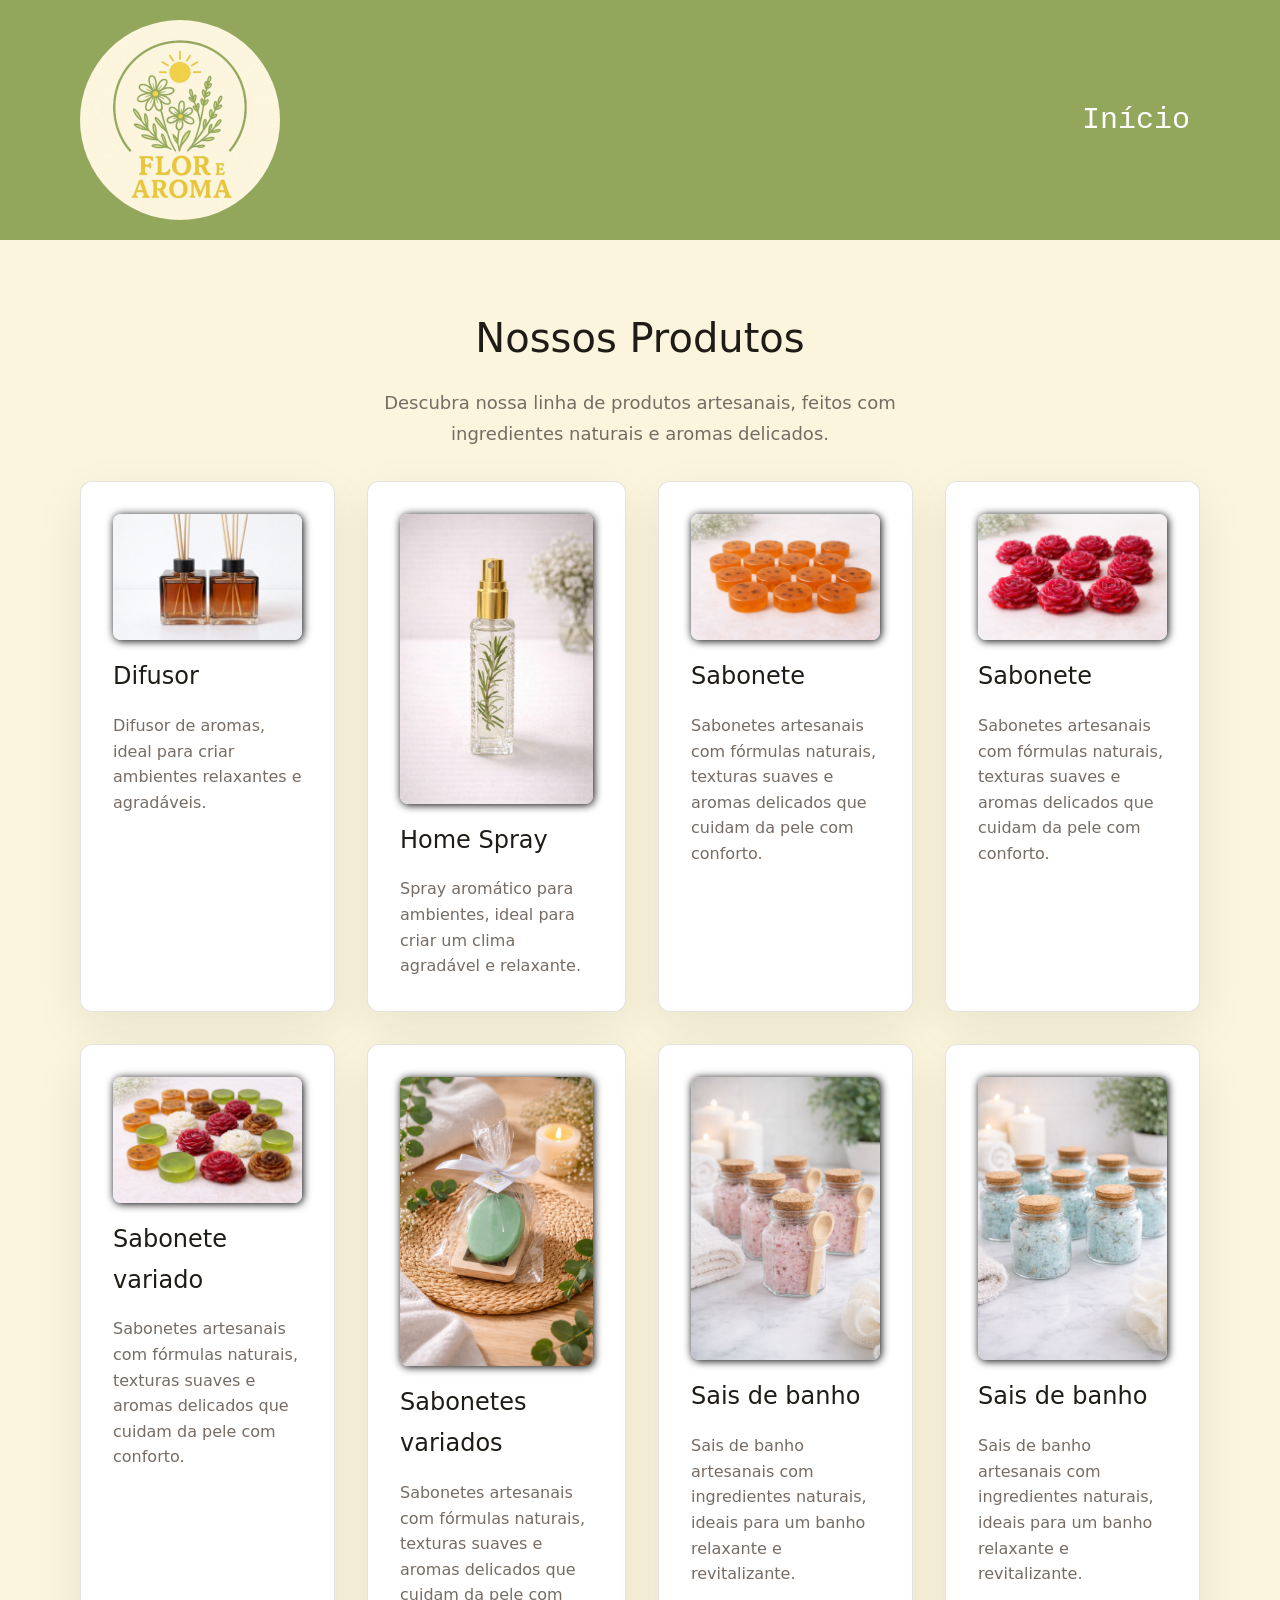
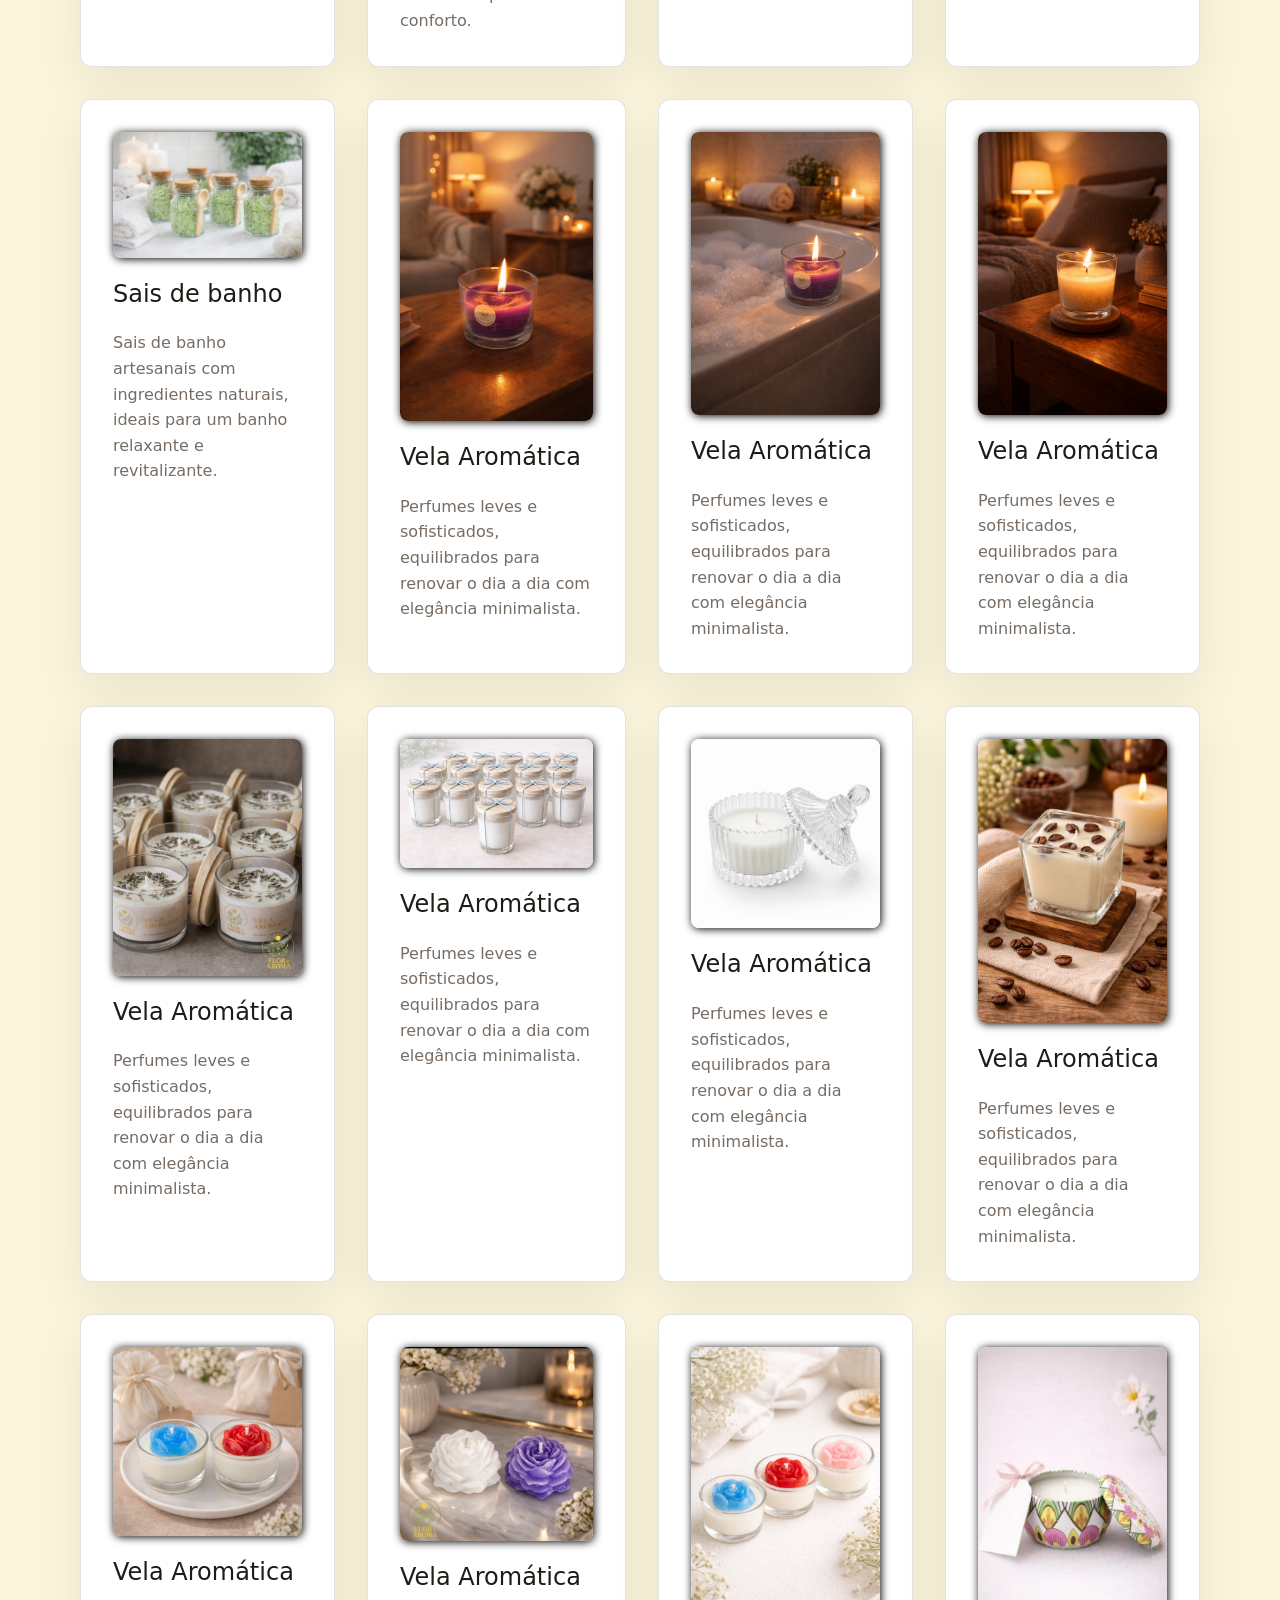
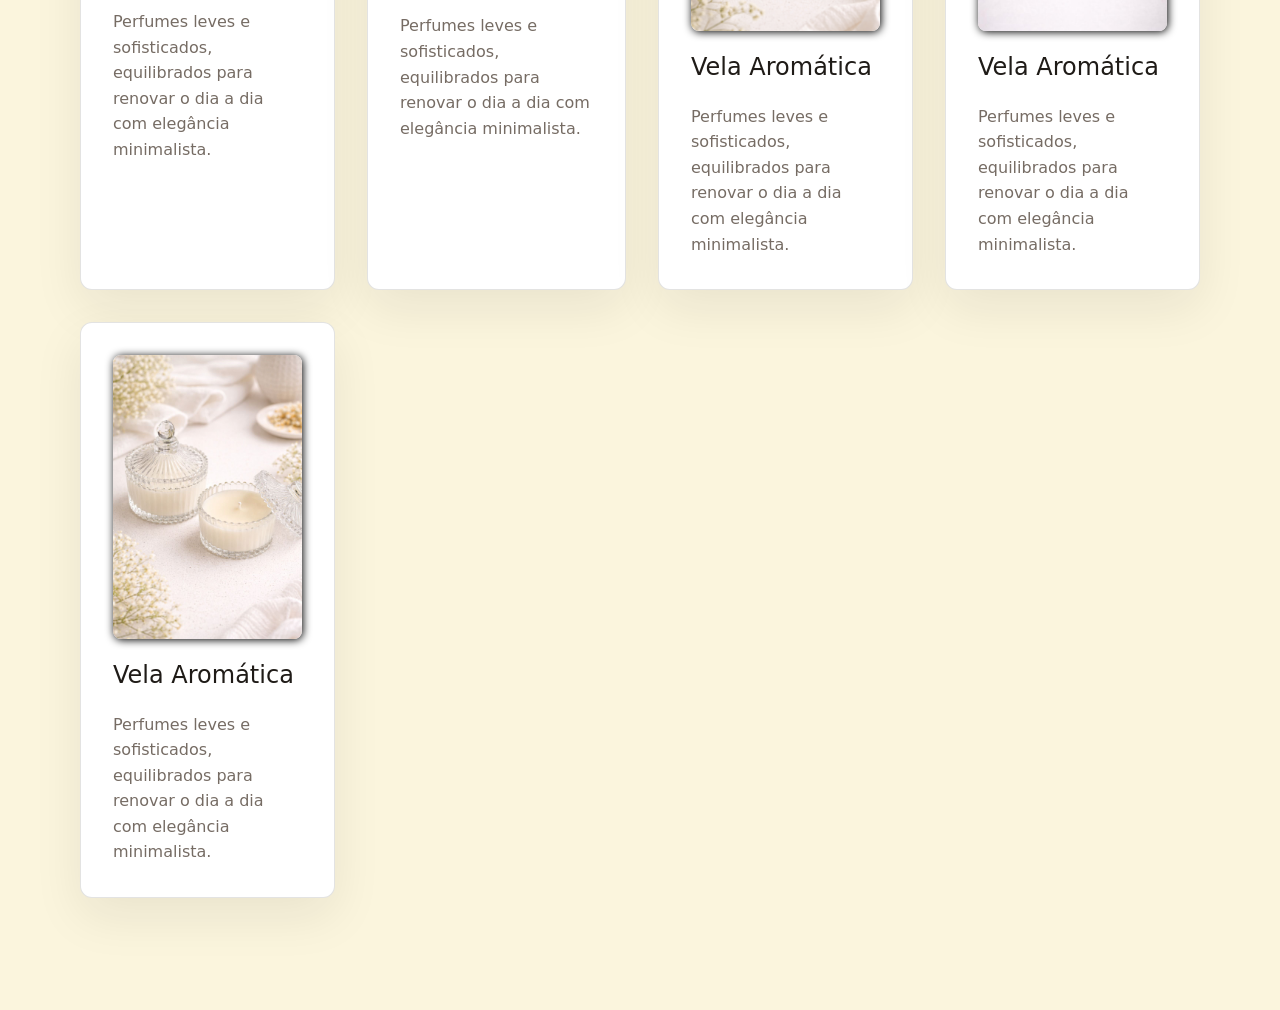
==== html/produtos.html @ 6e363f1d "configurações do site" ====
<!DOCTYPE html>
<html lang="pt-br">
<head>
    <meta charset="UTF-8">
    <meta name="viewport" content="width=device-width, initial-scale=1.0">
    <title>Produtos - Flor e Aroma</title>
    <link rel="stylesheet" href="../css/produtos.css">
</head>
<body>
    <header class="page-header">
        <div class="container header-container">
            <h1><img class="logo" src="../assets/imgusadas/logo.jpeg" alt="logo Flor e Aroma"></h1>
            <nav class="nav-main">
                <ul class="menu-list">
                    <li><a class="menu-link" href="../index.html">Início</a></li>
                </ul>
            </nav>
        </div>
    </header>

    <main class="container main-content">
        <section class="section">
            <h2 class="section-title">Nossos Produtos</h2>
            <p class="section-text">Descubra nossa linha de produtos artesanais, feitos com ingredientes naturais e aromas delicados.</p>
            <div class="product-cards">
                <article class="card">
                    <img src="/assets/imgusadas/1-difusor.png" alt="Difusor" class="card-image">
                    <h3 class="card-title">Difusor</h3>
                    <p class="card-text">Difusor de aromas, ideal para criar ambientes relaxantes e agradáveis.</p>
                </article>
                <article class="card">
                    <img src="/assets/imgusadas/2-home-spray.png" alt="Home Spray" class="card-image">
                    <h3 class="card-title">Home Spray</h3>
                    <p class="card-text">Spray aromático para ambientes, ideal para criar um clima agradável e relaxante.</p>
                </article>
                <article class="card">
                    <img src="/assets/imgusadas/3-sabonete-laranja.png" alt="Sabonete" class="card-image">
                    <h3 class="card-title">Sabonete</h3>
                    <p class="card-text">Sabonetes artesanais com fórmulas naturais, texturas suaves e aromas delicados que cuidam da pele com conforto.</p>
                </article>
                <article class="card">
                    <img src="/assets/imgusadas/4-sabonete-vermelho.png" alt="Sabonete" class="card-image">
                    <h3 class="card-title">Sabonete</h3>
                    <p class="card-text">Sabonetes artesanais com fórmulas naturais, texturas suaves e aromas delicados que cuidam da pele com conforto.</p>
                </article>
                <article class="card">
                    <img src="/assets/imgusadas/5-sabonete-variado.png" alt="Sabonete variado" class="card-image">
                    <h3 class="card-title">Sabonete variado</h3>
                    <p class="card-text">Sabonetes artesanais com fórmulas naturais, texturas suaves e aromas delicados que cuidam da pele com conforto.</p>
                </article>
                <article class="card">
                    <img src="/assets/imgusadas/6-sabonete-saquinho.png" alt="Sabonetes variados" class="card-image">
                    <h3 class="card-title">Sabonetes variados</h3>
                    <p class="card-text">Sabonetes artesanais com fórmulas naturais, texturas suaves e aromas delicados que cuidam da pele com conforto.</p>
                </article>
                <article class="card">
                    <img src="/assets/imgusadas/7-sais-banho-rosa.png" alt="Sais de banho" class="card-image">
                    <h3 class="card-title">Sais de banho</h3>
                    <p class="card-text">Sais de banho artesanais com ingredientes naturais, ideais para um banho relaxante e revitalizante.</p>
                </article>
                <article class="card">
                    <img src="/assets/imgusadas/8-sais-banho-azul.png" alt="Sais de banho" class="card-image">
                    <h3 class="card-title">Sais de banho</h3>
                    <p class="card-text">Sais de banho artesanais com ingredientes naturais, ideais para um banho relaxante e revitalizante.</p>
                </article>
                <article class="card">
                    <img src="/assets/imgusadas/9-sais-banho-verde.png" alt="Sais de banho" class="card-image">
                    <h3 class="card-title">Sais de banho</h3>
                    <p class="card-text">Sais de banho artesanais com ingredientes naturais, ideais para um banho relaxante e revitalizante.</p>
                </article>
                <article class="card">
                    <img src="/assets/imgusadas/10-vela-quarto.png" alt="Vela Aromática" class="card-image">
                    <h3 class="card-title">Vela Aromática</h3>
                    <p class="card-text">Perfumes leves e sofisticados, equilibrados para renovar o dia a dia com elegância minimalista.</p>
                </article>
                <article class="card">
                    <img src="/assets/imgusadas/11-vela-banheira.png" alt="Vela Aromática" class="card-image">
                    <h3 class="card-title">Vela Aromática</h3>
                    <p class="card-text">Perfumes leves e sofisticados, equilibrados para renovar o dia a dia com elegância minimalista.</p>
                </article>
                <article class="card">
                    <img src="/assets/imgusadas/12-vela-quarto-branca.png" alt="Vela Aromática" class="card-image">
                    <h3 class="card-title">Vela Aromática</h3>
                    <p class="card-text">Perfumes leves e sofisticados, equilibrados para renovar o dia a dia com elegância minimalista.</p>
                </article>
                <article class="card">
                    <img src="/assets/imgusadas/13-velas-brancas.jpeg" alt="Vela Aromática" class="card-image">
                    <h3 class="card-title">Vela Aromática</h3>
                    <p class="card-text">Perfumes leves e sofisticados, equilibrados para renovar o dia a dia com elegância minimalista.</p>
                </article>
                <article class="card">
                    <img src="/assets/imgusadas/14-vela-70.png" alt="Vela Aromática" class="card-image">
                    <h3 class="card-title">Vela Aromática</h3>
                    <p class="card-text">Perfumes leves e sofisticados, equilibrados para renovar o dia a dia com elegância minimalista.</p>
                </article>
                <article class="card">
                    <img src="/assets/imgusadas/15-vela-branca-vidro.png" alt="Vela Aromática" class="card-image">
                    <h3 class="card-title">Vela Aromática</h3>
                    <p class="card-text">Perfumes leves e sofisticados, equilibrados para renovar o dia a dia com elegância minimalista.</p>
                </article>
                <article class="card">
                    <img src="/assets/imgusadas/16-vela-cafe.png" alt="Vela Aromática" class="card-image">
                    <h3 class="card-title">Vela Aromática</h3>
                    <p class="card-text">Perfumes leves e sofisticados, equilibrados para renovar o dia a dia com elegância minimalista.</p>
                </article>
                <article class="card">
                    <img src="/assets/imgusadas/17-vela-azul-vermelha.png" alt="Vela Aromática" class="card-image">
                    <h3 class="card-title">Vela Aromática</h3>
                    <p class="card-text">Perfumes leves e sofisticados, equilibrados para renovar o dia a dia com elegância minimalista.</p>
                </article>
                <article class="card">
                    <img src="/assets/imgusadas/18-vela-roxa-branca.jpeg" alt="Vela Aromática" class="card-image">
                    <h3 class="card-title">Vela Aromática</h3>
                    <p class="card-text">Perfumes leves e sofisticados, equilibrados para renovar o dia a dia com elegância minimalista.</p>
                </article>
                <article class="card">
                    <img src="/assets/imgusadas/19-rosas-trio.png" alt="Vela Aromática" class="card-image">
                    <h3 class="card-title">Vela Aromática</h3>
                    <p class="card-text">Perfumes leves e sofisticados, equilibrados para renovar o dia a dia com elegância minimalista.</p>
                </article>
                <article class="card">
                    <img src="/assets/imgusadas/20-vela-so.jpeg" alt="Vela Aromática" class="card-image">
                    <h3 class="card-title">Vela Aromática</h3>
                    <p class="card-text">Perfumes leves e sofisticados, equilibrados para renovar o dia a dia com elegância minimalista.</p>
                </article>
                <article class="card">
                    <img src="/assets/imgusadas/21-vela-vidro2.jpeg" alt="Vela Aromática" class="card-image">
                    <h3 class="card-title">Vela Aromática</h3>
                    <p class="card-text">Perfumes leves e sofisticados, equilibrados para renovar o dia a dia com elegância minimalista.</p>
                </article>
            </div>
        </section>
    </main>
</body>
</html>
---- css/produtos.css ----
@charset "UTF-8";

* {
    box-sizing: border-box;
    margin: 0px;
    padding: 0px;
}

body {
    margin: 0;
    min-height: 100vh;
    background-color: #fbf5dd;
    color: #1f1b17;
    line-height: 1.7;
    font-family: Inter, system-ui, -apple-system, BlinkMacSystemFont, "Segoe UI", sans-serif;
}

img {
    display: block;
    width: 350px;
    height: auto;
    border-radius: 30px;
    box-shadow: 1px 1px 8px black;
}

.container {
    width: min(1120px, calc(100% - 2rem));
    margin: 0 auto;
}

.container h1 img {
    border-radius: 50%;
    box-shadow: none;
    width: 200px;
    height: auto;
}

.page-header {
    padding: 20px;
    background: #92A65C;
}

.header-container {
    display: flex;
    align-items: center;
    justify-content: space-between;
    gap: 70px;
}

.nav-main {
    display: flex;
}

.menu-list {
    display: flex;
    gap: 20px;
    list-style: none;
}

.menu-link {
    color: white;
    text-decoration: none;
    font-size: 30px;
    font-family: 'Courier New', Courier, monospace;
    padding: 5px 10px;
    border-radius: 20px;
    cursor: pointer;
}

.menu-link:hover,
.menu-link:focus-visible {
    color: #475f39;
    background-color: #fbf5dd;
    padding: 5px 10px;
    transition: .8s;
}

.main-content {
    padding: 4rem 0;
}

.section {
    margin-bottom: 3rem;
}

.section-title {
    font-size: 2.5rem;
    font-weight: 300;
    color: #1f1b17;
    margin-bottom: 1rem;
    text-align: center;
}

.section-text {
    font-size: 1.125rem;
    color: #766c64;
    margin-bottom: 2rem;
    text-align: center;
    max-width: 600px;
    margin-left: auto;
    margin-right: auto;
}

.product-cards {
    display: grid;
    grid-template-columns: auto auto auto auto;
    gap: 2rem;
    margin-top: 2rem;
}

.card {
    background: #ffffff;
    border: 1px solid rgba(31,27,23,.12);
    border-radius: 12px;
    padding: 2rem;
    box-shadow: 0 18px 50px rgba(31,27,23,.08);
    transition: transform 0.2s ease, box-shadow 0.2s ease;
}

.card:hover {
    transform: translateY(-4px);
    box-shadow: 0 24px 60px rgba(31,27,23,.12);
}

.card-image {
    width: 100%;
    height: auto;
    border-radius: 8px;
    margin-bottom: 1rem;
    display: block;
}

.card-title {
    font-size: 1.5rem;
    font-weight: 400;
    color: #1f1b17;
    margin-bottom: 1rem;
}

.card-text {
    font-size: 1rem;
    color: #766c64;
    line-height: 1.6;
}

@media (max-width: 980px) {
    .product-cards {
        grid-template-columns: repeat(auto-fit, minmax(250px, 1fr));
    }
}

@media (max-width: 760px) {
    .header-container {
        flex-direction: column;
        align-items: center;
        gap: 20px;
    }

    .menu-list {
        flex-direction: row;
        flex-wrap: wrap;
        gap: 15px;
    }

    .menu-link {
        font-size: 24px;
        padding: 4px 8px;
    }

    .section-title {
        font-size: 2rem;
    }

    .section-text {
        font-size: 1rem;
    }

    .product-cards {
        grid-template-columns: repeat(auto-fit, minmax(280px, 1fr));
        gap: 1.5rem;
    }
}

@media (max-width: 520px) {
    .container {
        width: min(100%, calc(100% - 1.5rem));
    }

    .menu-link {
        font-size: 18px;
    }

    .section-title {
        font-size: 1.8rem;
    }

    .card {
        padding: 1.5rem;
    }

    .card-title {
        font-size: 1.2rem;
    }

    .card-text {
        font-size: 0.9rem;
    }

    .product-cards {
        grid-template-columns: 1fr;
        gap: 1rem;
    }
}
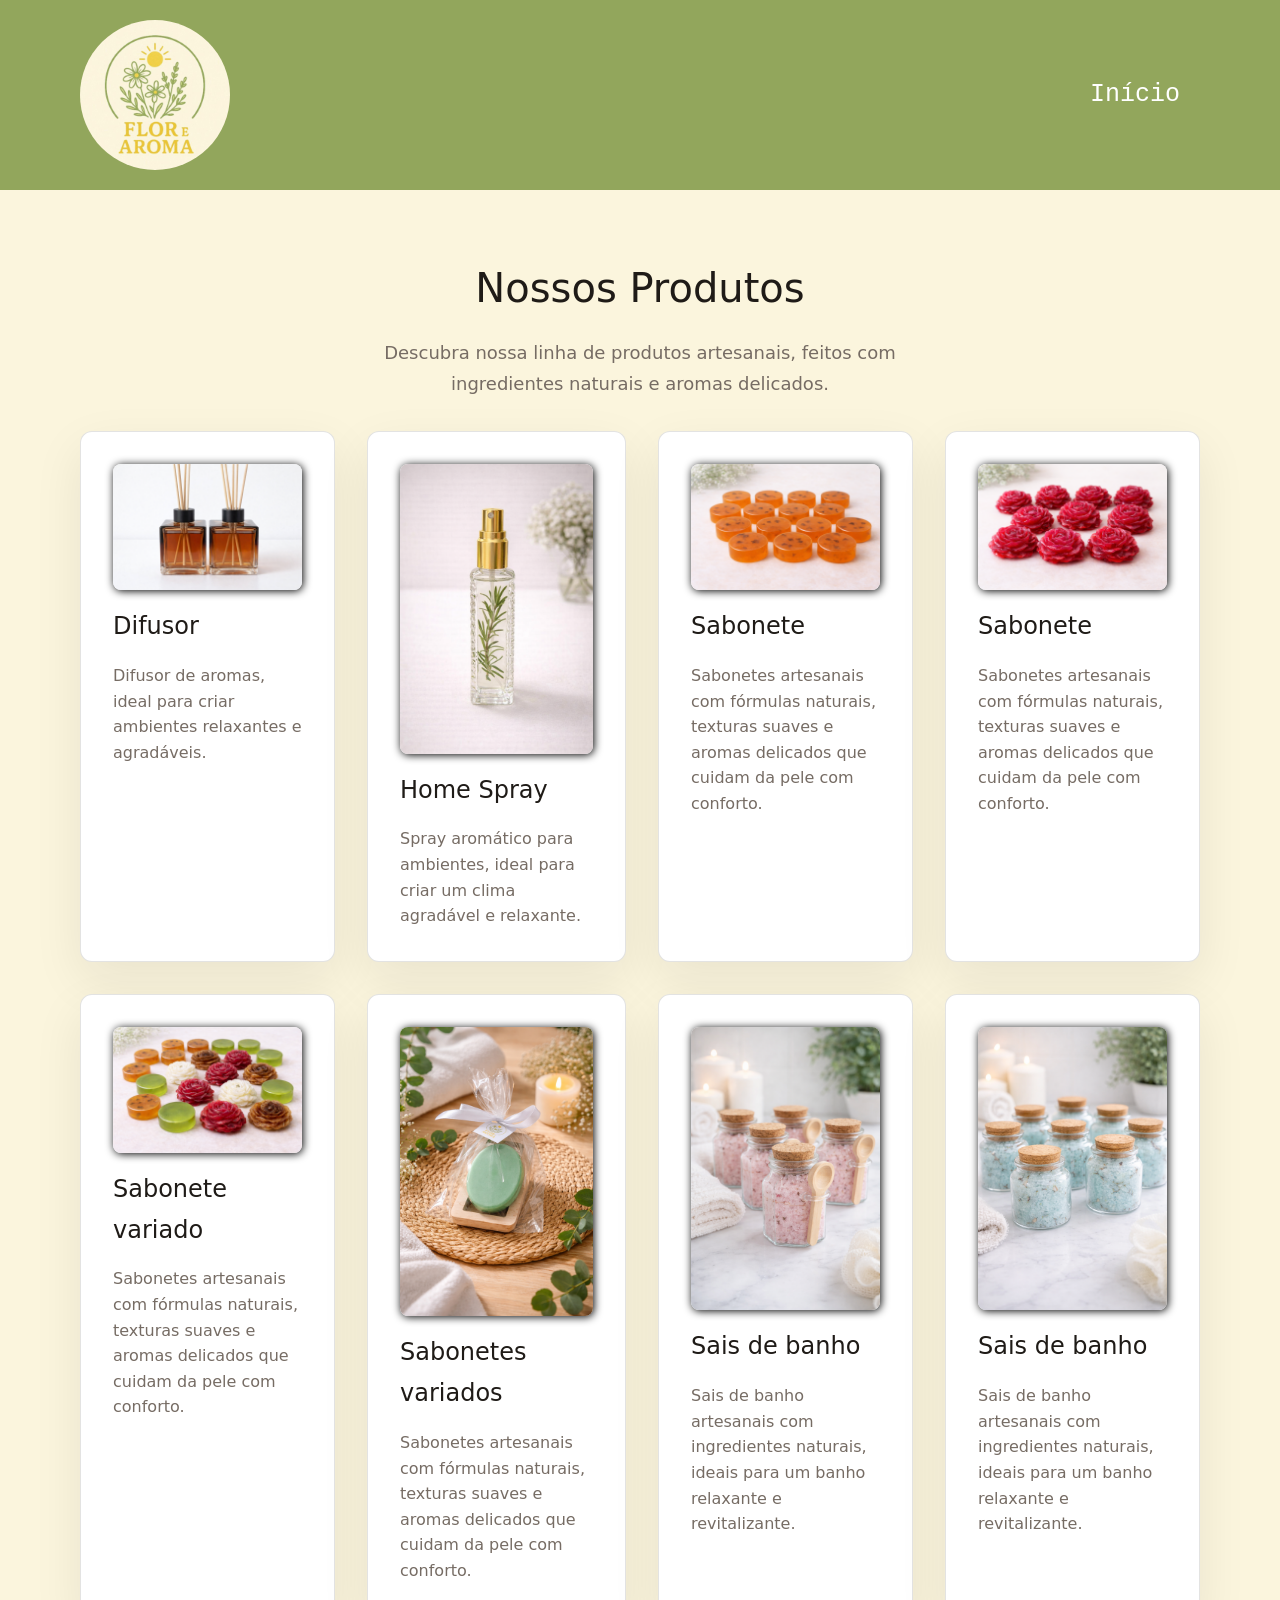
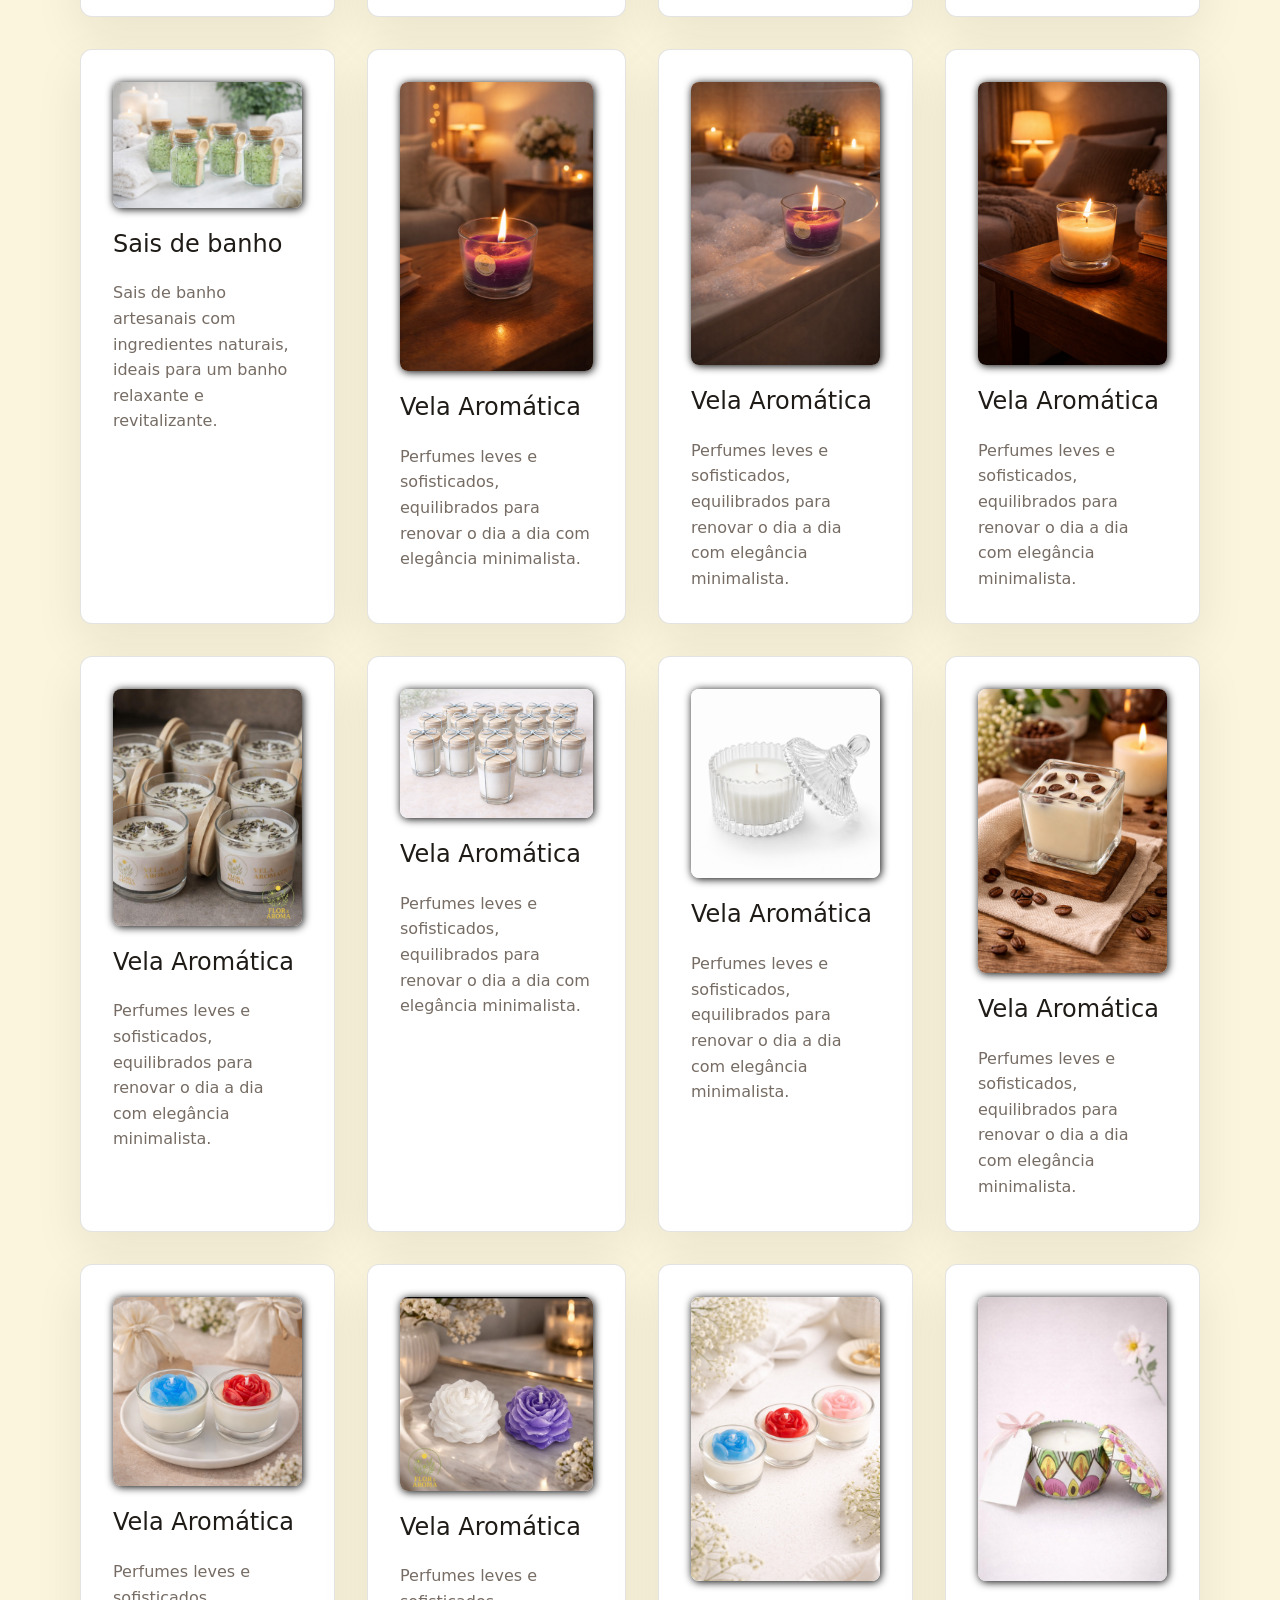
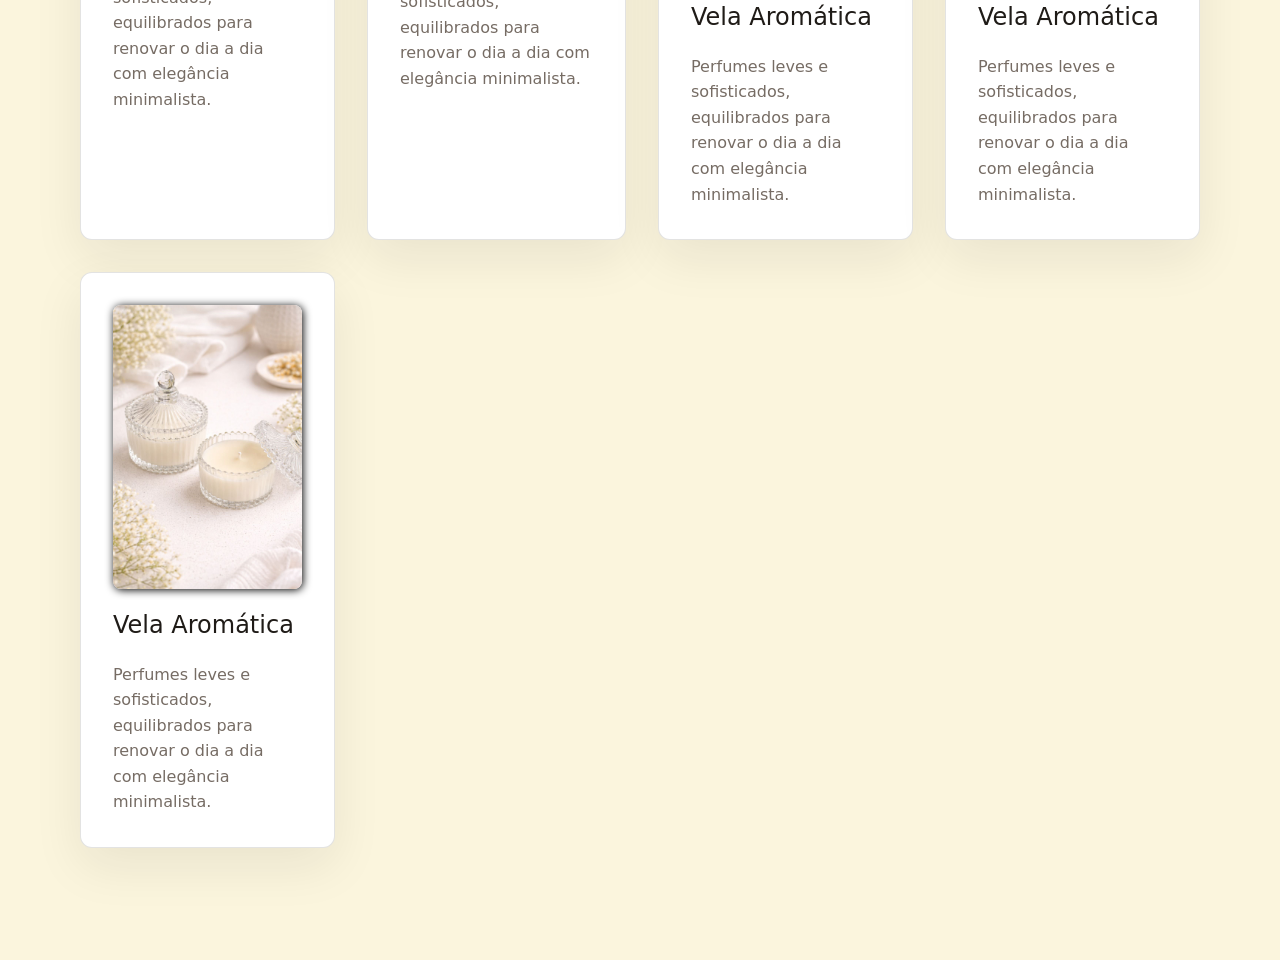
==== commit fd0311f0: "Ajustes finais" ====
--- a/html/produtos.html
+++ b/html/produtos.html
@@ -5,11 +5,12 @@
     <meta name="viewport" content="width=device-width, initial-scale=1.0">
     <title>Produtos - Flor e Aroma</title>
     <link rel="stylesheet" href="../css/produtos.css">
+    <link rel="shortcut icon" href="../assets/imgusadas/logo.jpeg" type="image/x-icon">
 </head>
 <body>
     <header class="page-header">
         <div class="container header-container">
-            <h1><img class="logo" src="../assets/imgusadas/logo.jpeg" alt="logo Flor e Aroma"></h1>
+            <img class="logo" src="../assets/imgusadas/logo.jpeg" alt="logo Flor e Aroma">
             <nav class="nav-main">
                 <ul class="menu-list">
                     <li><a class="menu-link" href="../index.html">Início</a></li>
@@ -24,107 +25,107 @@
             <p class="section-text">Descubra nossa linha de produtos artesanais, feitos com ingredientes naturais e aromas delicados.</p>
             <div class="product-cards">
                 <article class="card">
-                    <img src="/assets/imgusadas/1-difusor.png" alt="Difusor" class="card-image">
+                    <img src="../assets/imgusadas/1-difusor.png" alt="Difusor" class="card-image">
                     <h3 class="card-title">Difusor</h3>
                     <p class="card-text">Difusor de aromas, ideal para criar ambientes relaxantes e agradáveis.</p>
                 </article>
                 <article class="card">
-                    <img src="/assets/imgusadas/2-home-spray.png" alt="Home Spray" class="card-image">
+                    <img src="../assets/imgusadas/2-home-spray.png" alt="Home Spray" class="card-image">
                     <h3 class="card-title">Home Spray</h3>
                     <p class="card-text">Spray aromático para ambientes, ideal para criar um clima agradável e relaxante.</p>
                 </article>
                 <article class="card">
-                    <img src="/assets/imgusadas/3-sabonete-laranja.png" alt="Sabonete" class="card-image">
+                    <img src="../assets/imgusadas/3-sabonete-laranja.png" alt="Sabonete" class="card-image">
                     <h3 class="card-title">Sabonete</h3>
                     <p class="card-text">Sabonetes artesanais com fórmulas naturais, texturas suaves e aromas delicados que cuidam da pele com conforto.</p>
                 </article>
                 <article class="card">
-                    <img src="/assets/imgusadas/4-sabonete-vermelho.png" alt="Sabonete" class="card-image">
+                    <img src="../assets/imgusadas/4-sabonete-vermelho.png" alt="Sabonete" class="card-image">
                     <h3 class="card-title">Sabonete</h3>
                     <p class="card-text">Sabonetes artesanais com fórmulas naturais, texturas suaves e aromas delicados que cuidam da pele com conforto.</p>
                 </article>
                 <article class="card">
-                    <img src="/assets/imgusadas/5-sabonete-variado.png" alt="Sabonete variado" class="card-image">
+                    <img src="../assets/imgusadas/5-sabonete-variado.png" alt="Sabonete variado" class="card-image">
                     <h3 class="card-title">Sabonete variado</h3>
                     <p class="card-text">Sabonetes artesanais com fórmulas naturais, texturas suaves e aromas delicados que cuidam da pele com conforto.</p>
                 </article>
                 <article class="card">
-                    <img src="/assets/imgusadas/6-sabonete-saquinho.png" alt="Sabonetes variados" class="card-image">
+                    <img src="../assets/imgusadas/6-sabonete-saquinho.png" alt="Sabonetes variados" class="card-image">
                     <h3 class="card-title">Sabonetes variados</h3>
                     <p class="card-text">Sabonetes artesanais com fórmulas naturais, texturas suaves e aromas delicados que cuidam da pele com conforto.</p>
                 </article>
                 <article class="card">
-                    <img src="/assets/imgusadas/7-sais-banho-rosa.png" alt="Sais de banho" class="card-image">
+                    <img src="../assets/imgusadas/7-sais-banho-rosa.png" alt="Sais de banho" class="card-image">
                     <h3 class="card-title">Sais de banho</h3>
                     <p class="card-text">Sais de banho artesanais com ingredientes naturais, ideais para um banho relaxante e revitalizante.</p>
                 </article>
                 <article class="card">
-                    <img src="/assets/imgusadas/8-sais-banho-azul.png" alt="Sais de banho" class="card-image">
+                    <img src="../assets/imgusadas/8-sais-banho-azul.png" alt="Sais de banho" class="card-image">
                     <h3 class="card-title">Sais de banho</h3>
                     <p class="card-text">Sais de banho artesanais com ingredientes naturais, ideais para um banho relaxante e revitalizante.</p>
                 </article>
                 <article class="card">
-                    <img src="/assets/imgusadas/9-sais-banho-verde.png" alt="Sais de banho" class="card-image">
+                    <img src="../assets/imgusadas/9-sais-banho-verde.png" alt="Sais de banho" class="card-image">
                     <h3 class="card-title">Sais de banho</h3>
                     <p class="card-text">Sais de banho artesanais com ingredientes naturais, ideais para um banho relaxante e revitalizante.</p>
                 </article>
                 <article class="card">
-                    <img src="/assets/imgusadas/10-vela-quarto.png" alt="Vela Aromática" class="card-image">
+                    <img src="../assets/imgusadas/10-vela-quarto.png" alt="Vela Aromática" class="card-image">
                     <h3 class="card-title">Vela Aromática</h3>
                     <p class="card-text">Perfumes leves e sofisticados, equilibrados para renovar o dia a dia com elegância minimalista.</p>
                 </article>
                 <article class="card">
-                    <img src="/assets/imgusadas/11-vela-banheira.png" alt="Vela Aromática" class="card-image">
+                    <img src="../assets/imgusadas/11-vela-banheira.png" alt="Vela Aromática" class="card-image">
                     <h3 class="card-title">Vela Aromática</h3>
                     <p class="card-text">Perfumes leves e sofisticados, equilibrados para renovar o dia a dia com elegância minimalista.</p>
                 </article>
                 <article class="card">
-                    <img src="/assets/imgusadas/12-vela-quarto-branca.png" alt="Vela Aromática" class="card-image">
+                    <img src="../assets/imgusadas/12-vela-quarto-branca.png" alt="Vela Aromática" class="card-image">
                     <h3 class="card-title">Vela Aromática</h3>
                     <p class="card-text">Perfumes leves e sofisticados, equilibrados para renovar o dia a dia com elegância minimalista.</p>
                 </article>
                 <article class="card">
-                    <img src="/assets/imgusadas/13-velas-brancas.jpeg" alt="Vela Aromática" class="card-image">
+                    <img src="../assets/imgusadas/13-velas-brancas.jpeg" alt="Vela Aromática" class="card-image">
                     <h3 class="card-title">Vela Aromática</h3>
                     <p class="card-text">Perfumes leves e sofisticados, equilibrados para renovar o dia a dia com elegância minimalista.</p>
                 </article>
                 <article class="card">
-                    <img src="/assets/imgusadas/14-vela-70.png" alt="Vela Aromática" class="card-image">
+                    <img src="../assets/imgusadas/14-vela-70.png" alt="Vela Aromática" class="card-image">
                     <h3 class="card-title">Vela Aromática</h3>
                     <p class="card-text">Perfumes leves e sofisticados, equilibrados para renovar o dia a dia com elegância minimalista.</p>
                 </article>
                 <article class="card">
-                    <img src="/assets/imgusadas/15-vela-branca-vidro.png" alt="Vela Aromática" class="card-image">
+                    <img src="../assets/imgusadas/15-vela-branca-vidro.png" alt="Vela Aromática" class="card-image">
                     <h3 class="card-title">Vela Aromática</h3>
                     <p class="card-text">Perfumes leves e sofisticados, equilibrados para renovar o dia a dia com elegância minimalista.</p>
                 </article>
                 <article class="card">
-                    <img src="/assets/imgusadas/16-vela-cafe.png" alt="Vela Aromática" class="card-image">
+                    <img src="../assets/imgusadas/16-vela-cafe.png" alt="Vela Aromática" class="card-image">
                     <h3 class="card-title">Vela Aromática</h3>
                     <p class="card-text">Perfumes leves e sofisticados, equilibrados para renovar o dia a dia com elegância minimalista.</p>
                 </article>
                 <article class="card">
-                    <img src="/assets/imgusadas/17-vela-azul-vermelha.png" alt="Vela Aromática" class="card-image">
+                    <img src="../assets/imgusadas/17-vela-azul-vermelha.png" alt="Vela Aromática" class="card-image">
                     <h3 class="card-title">Vela Aromática</h3>
                     <p class="card-text">Perfumes leves e sofisticados, equilibrados para renovar o dia a dia com elegância minimalista.</p>
                 </article>
                 <article class="card">
-                    <img src="/assets/imgusadas/18-vela-roxa-branca.jpeg" alt="Vela Aromática" class="card-image">
+                    <img src="../assets/imgusadas/18-vela-roxa-branca.jpeg" alt="Vela Aromática" class="card-image">
                     <h3 class="card-title">Vela Aromática</h3>
                     <p class="card-text">Perfumes leves e sofisticados, equilibrados para renovar o dia a dia com elegância minimalista.</p>
                 </article>
                 <article class="card">
-                    <img src="/assets/imgusadas/19-rosas-trio.png" alt="Vela Aromática" class="card-image">
+                    <img src="../assets/imgusadas/19-rosas-trio.png" alt="Vela Aromática" class="card-image">
                     <h3 class="card-title">Vela Aromática</h3>
                     <p class="card-text">Perfumes leves e sofisticados, equilibrados para renovar o dia a dia com elegância minimalista.</p>
                 </article>
                 <article class="card">
-                    <img src="/assets/imgusadas/20-vela-so.jpeg" alt="Vela Aromática" class="card-image">
+                    <img src="../assets/imgusadas/20-vela-so.jpeg" alt="Vela Aromática" class="card-image">
                     <h3 class="card-title">Vela Aromática</h3>
                     <p class="card-text">Perfumes leves e sofisticados, equilibrados para renovar o dia a dia com elegância minimalista.</p>
                 </article>
                 <article class="card">
-                    <img src="/assets/imgusadas/21-vela-vidro2.jpeg" alt="Vela Aromática" class="card-image">
+                    <img src="../assets/imgusadas/21-vela-vidro2.jpeg" alt="Vela Aromática" class="card-image">
                     <h3 class="card-title">Vela Aromática</h3>
                     <p class="card-text">Perfumes leves e sofisticados, equilibrados para renovar o dia a dia com elegância minimalista.</p>
                 </article>
--- a/css/produtos.css
+++ b/css/produtos.css
@@ -28,15 +28,15 @@
     margin: 0 auto;
 }
 
-.container h1 img {
+.header-container img {
     border-radius: 50%;
     box-shadow: none;
-    width: 200px;
+    width: 150px;
     height: auto;
 }
 
 .page-header {
-    padding: 20px;
+    padding: 20px 0px;
     background: #92A65C;
 }
 
@@ -44,7 +44,6 @@
     display: flex;
     align-items: center;
     justify-content: space-between;
-    gap: 70px;
 }
 
 .nav-main {
@@ -60,9 +59,9 @@
 .menu-link {
     color: white;
     text-decoration: none;
-    font-size: 30px;
+    font-size: 25px;
     font-family: 'Courier New', Courier, monospace;
-    padding: 5px 10px;
+    padding: 10px 20px;
     border-radius: 20px;
     cursor: pointer;
 }
@@ -71,7 +70,7 @@
 .menu-link:focus-visible {
     color: #475f39;
     background-color: #fbf5dd;
-    padding: 5px 10px;
+    padding: 10px 20px;
     transition: .8s;
 }
 
